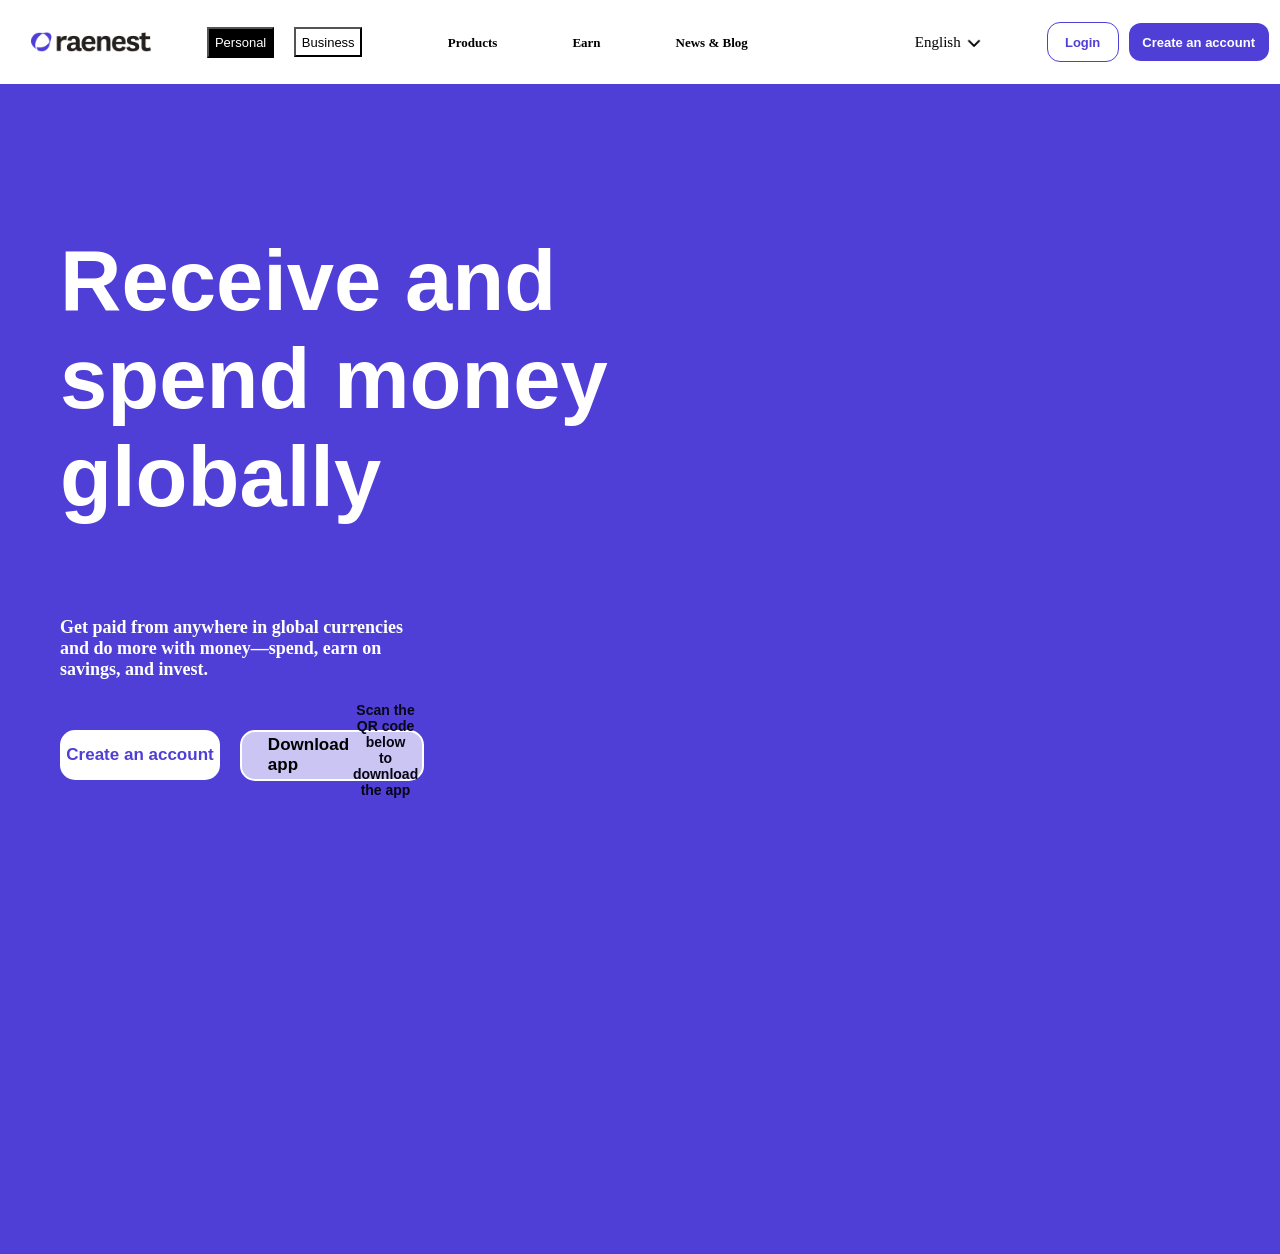
==== raenest.html @ dc2b5cbe "wiwi" ====
<!DOCTYPE html>
<html lang="en">

<head>
   <meta charset="UTF-8">
   <meta name="viewport" content="width=device-width, initial-scale=1.0">
   <title>Document</title>
   <link rel="stylesheet" href="raenest.css">
   <link href="https://cdn.jsdelivr.net/npm/bootstrap@6.0.0-alpha.1/dist/css/bootstrap.min.css" rel="stylesheet"
      integrity="sha384-B/GM4XqrwHnWXNOWMbloTmrYXZg10cakYGmpfsR/bbzQ6JAJI4ihuyADKLnBgrCe" crossorigin="anonymous">
   <script type="module" src="https://cdn.jsdelivr.net/npm/bootstrap@6.0.0-alpha.1/dist/js/bootstrap.bundle.min.js"
      integrity="sha384-1a/pXj49ZQ1aHEmrJ+gMw1otqoVsYwlEnlD8mIfY2TV03r20Y0CN7uqx1tQogjPL"
      crossorigin="anonymous"></script>
      <link rel="preconnect" href="https://fonts.googleapis.com">
<link rel="preconnect" href="https://fonts.gstatic.com" crossorigin>
<link href="https://fonts.googleapis.com/css2?family=Bebas+Neue&family=Reddit+Sans:ital,wght@0,200..900;1,200..900&family=Sansation:ital,wght@0,300;0,400;0,700;1,300;1,400;1,700&display=swap" rel="stylesheet">
</head>

<body>
         
<nav>
<div class="collect">
   <div class="frepe">
<img class="firstima" src="image/raenest.png" alt="" >
<div class="resdiv">
<div class="nav-pills" id="pills-tab" role="tablist" >
<div class="nav-item" role="presentation">
<a class="anc" href="">
<button class="nav-link active" id="pills-home-tab" data-bs-toggle="tab" data-bs-target="#pills-home" type="button" role="tab" aria-controls="pills-home"
aria-selected="true">Personal</button></a></div>
<div class="nav-item" role="presentation">
<a class="anc" href=""> <button class="nav-link" id="pills-profile-tab" data-bs-toggle="tab"
 data-bs-target="#pills-profile" type="button" role="tab" aria-controls="pills-profile"
aria-selected="false">Business</button> </a>
 </div>
 </div>
 </div>
</div>
 <div class="amazin">
 <div class="john-wick">
   <div class="produc">
   <span class="yujiro">Products</span>
   <div class="dropdown">

      <div class="everytin">
 <div class="datin">
           <div class="tina">
         <div class="strez">
            <img src="https://cdn.prod.website-files.com/67d8614570bbea9ea5932686/680ce2bf1e6a785ba85c13cb_Transfer.svg" alt="">
         </div>
         <div>
          <div class="arrange">
            <span class="oper">Send money</span>
          <span class="ropl">Global Money transfer</span>
          </div>
         </div>
      </div>
 </div>

  <div class="datin">
       <div class="tina">
         <div class="strez">
            <img src="https://cdn.prod.website-files.com/67d8614570bbea9ea5932686/68239c0dc29e29453547ee6a_cards.svg" alt="">
         </div>
         <div>
          <div class="arrange">
            <span class="oper">Cards</span>
          <span class="ropl">Virtual and physical cards for you</span>
          </div>
         </div>
      </div>
  </div>

 <div class="datin">
        <div class="tina">
         <div class="strez">
            <img src="https://cdn.prod.website-files.com/67d8614570bbea9ea5932686/680ce2a61e6a785ba85c078c_payment.svg" alt="">
         </div>
         <div>
          <div class="arrange">
            <span class="oper">Recieve Money</span>
          <span class="ropl">Recieve money from over 190 countries</span>
          </div>
         </div>
      </div>
 </div>

 <div class="datin">
        <div class="tina">
         <div class="strez">
            <img src="https://cdn.prod.website-files.com/67d8614570bbea9ea5932686/680ce2953da744757b732669_account.svg" alt="">
         </div>
         <div>
          <div class="arrange">
            <span class="oper">Global Accounts</span>
          <span class="ropl">Multi-currency accounts easily accessible</span>
          </div>
         </div>
      </div>
 </div>

  <div class="datin">
       <div class="tina">
         <div class="strez">
            <img src="https://cdn.prod.website-files.com/67d8614570bbea9ea5932686/680ce2d0e8ed903a584503c4_invoices.svg" alt="">
         </div>
         <div>
          <div class="arrange">
            <span class="oper">Invoices</span>
          <span class="ropl">Smart invoicing for professionals</span>
          </div>
         </div>
      </div>
  </div>

      <div class="datin">
         <div class="tina">
         <div class="strez">
            <img src="https://cdn.prod.website-files.com/67d8614570bbea9ea5932686/695ce6f93717922d4d1199cd_Investment.png" alt="">
         </div>
         <div>
          <div class="arrange">
            <span class="oper">US Stocks</span>
          <span class="ropl">Buy U.S. Stocks on Raenest with ease</span>
          </div>
         </div>
      </div>
      </div>


      <div class="datin">
      <div class="tina">
      <div class="strez">
            <img src="https://cdn.prod.website-files.com/67d8614570bbea9ea5932686/696a46376def75bcf4f008f6_Icon.png" alt="">
         </div>
         <div>
          <div class="arrange">
            <span class="oper">Upwork</span>
          <span class="ropl">Upwork earnings to Raenest
         in under one hour</span>
          </div>
         </div>
      </div>
      </div>

      <div class="datin">
         <div class="tina">
         <div class="strez">
            <img src="https://cdn.prod.website-files.com/67d8614570bbea9ea5932686/696a7dbfd07b3600199ad467_Item.png" alt="" class="fork">
         </div>
         <div>
          <div class="arrange">
            <span class="oper">Stablecoins</span>
          <span class="ropl">Recieve USDC & USDT on Raenest</span>
          </div>
         </div>
      </div>
      </div>

      <div class="line"></div>

<div class="orochi">
    <div class="datin">
     <div class="tina">
         <div class="strez whez">
            <img src="https://cdn.prod.website-files.com/67d8614570bbea9ea5932686/680cdeb440cf5aaab70cf89a_Transfer.svg" alt="">
         </div>
         <div>
          <div class="arrange">
            <span class="oper">Make Payments</span>
          <span class="ropl">Global Money transfer</span>
          </div>
         </div>
      </div>
 </div>

<div class="datin">
         <div class="tina">
         <div class="strez whez">
            <img src="https://cdn.prod.website-files.com/67d8614570bbea9ea5932686/680cde6cfcd2063f0f42a850_card.svg" alt="">
         </div>
         <div>
          <div class="arrange">
            <span class="oper">Cards</span>
          <span class="ropl">Virtual and physical cards for you</span>
          </div>
         </div>
      </div>
</div>

  <div class="datin">
       <div class="tina">
         <div class="strez whez">
            <img src="https://cdn.prod.website-files.com/67d8614570bbea9ea5932686/680cdeccfcd2063f0f42dee3_payment.svg" alt="">
         </div>
         <div>
          <div class="arrange">
            <span class="oper">Recieve Payments</span>
          <span class="ropl">Recieve money from anywhere in the world</span>
          </div>
         </div>
      </div>
  </div>

  <div class="datin">
       <div class="tina">
         <div class="strez whez">
            <img src="https://cdn.prod.website-files.com/67d8614570bbea9ea5932686/680cde85bc4bdc0ef62cf41f_account.svg" alt="">
         </div>
         <div>
          <div class="arrange">
            <span class="oper">Global Accounts</span>
          <span class="ropl">Multi-currency accounts easily accessible</span>
          </div>
         </div>
      </div>
  </div>

   <div class="datin">
         <div class="tina">
         <div class="strez whez">
            <img src="https://cdn.prod.website-files.com/67d8614570bbea9ea5932686/680cdef49f546840cd473b5b_Invoices.svg" alt="">
         </div>
         <div>
          <div class="arrange">
            <span class="oper">Invoices</span>
          <span class="ropl">Smart invoicing for professionals</span>
          </div>
         </div>
      </div>
   </div>
</div>


      
      </div>
   </div>
</div>

 <div>
   <span class="yujiro">Earn</span>
</div>

 <div>
   <span class="yujiro">News & Blog</span>
</div>
</div>

<div class="nawa">
   <img src="https://cdn.prod.website-files.com/67d85bdb392a92fa03e2f524/6a8ad5b610c1d2eadf1f2178_united-kingdom%20(1).png" alt="" class="grateful">
   <span class="yuichiro">English</span>
   <img src="image/blackdrop.png" alt="" class="why">
</div>

<div class="idibo">
    <a class="anchor" href="https://app.raenest.com/">
  <div class="login">
      Login</div>
</a>

<a class="anchor" href="https://app.raenest.com/register">
   <div class="life">Create an account</div>
</a>
</div>
   
</div>
</div>
</nav>







   <!-- This is the start of the hero section -->
   
   <section class="blue">

   <div class="amen">
      <div class="awer">
   <div class="femdiv">
     
   </div>
   <div class="suberu">
   <div class="oliver">  
      <div class="carry">
   <img src="https://cdn.prod.website-files.com/67d85bdb392a92fa03e2f524/67fd3978144edecc8948f7ff_logo%20marquee.svg" alt="" width="1300px">
</div>
<div class="carry"> 
   <img src="https://cdn.prod.website-files.com/67d85bdb392a92fa03e2f524/67fd3978144edecc8948f7ff_logo%20marquee.svg" alt="" width="1300px">
</div>
</div>
</div>
<div class="bolaji">
   <h1 class="recieve">Receive and spend money globally</h1>
</div>
<div class="yoruba">
<p class="getting">Get paid from anywhere in global currencies and do more with money—spend, earn on savings, and invest.</p>
</div>

<div class="programming">
 <a class="anc" href="https://app.raenest.com/register"> 
<div class="create"> 
Create an account
</div>
</a>
<div class="qr-code">
<img src="imgi_172_default.png" alt="" width="40px" style="margin-right: 8px;"> Download app 
<div class="qr-drop"> 
<div class="sub">Scan the QR code below <br> to download the app</div>
<img src="http://www.w3.org/2000/svg" alt="" width="179px" style="margin-left: 10px;">
</div>
</div>
</div>
</div> 
   <img src="https://cdn.prod.website-files.com/67d85bdb392a92fa03e2f524/67fd3b6d48813d28793babef_Hero%20img%20personal.webp" alt="" class="lamino">
</div>

</body>

</html>
---- raenest.css ----
body{
    margin: 0;
    padding: 0;
   
    box-sizing: border-box;

    width: 100%;
    max-width: 100%;
 }
 nav{
    display: flex;
    height: 84px;
    justify-content: center;
    width: 100%;
    position: sticky;
    top: 0;
    z-index: 10;
    background-color: white;
    padding: 0 px 0;
 }
 .collect{
    display: flex;
    align-items: center;
    gap: 80px;
    width: fit-content;    

    z-index: 10;
    background-color: white;
    padding: 0 px 0;
 }
 .kill{
display: flex;
flex-direction: column;
gap: 10px;
 }
.firstima{
width: 120px;
margin-left: 20px;
display: flex;
align-items: center;
}
 

 .anc{
    text-decoration: none;
    color: unset;
    font-weight: 600;
 }
 .grateful{
width: 20px;
 }
 #pills-tab{
  
 }

 .bg-color {
  background-color: #f4f4f9 
}

.nav-pills{
    padding: 0.35rem;
    gap: 20px;
    display: flex;
    align-items: center;
    justify-content: center;
    width: fit-content;
}

.nav-pills .nav-link {
  background-color: transparent ;
  color: #000000;
  font-size: 13px;
  padding: 0.35rem;
}

.nav-pills .nav-link.active {
  background-color: #000000 ;
  color: #ffffff;
  padding: 6px;
}
.john-wick{
    display: flex;
    align-items: center;
    gap: 75px;
    margin: 0 50px 0 0px;
}
.why{
    width: 30px;
    margin: -2px;
    position: relative;
    top: 2px;
}
.frepe{
    display: flex;
    align-items: center;
    justify-content: center;
    gap: 50px;
}
.idibo{
    display: flex;
    align-items: center;
    justify-content: center;
    gap: 10px;
    margin-left: 30px;
}
.yujiro{
font-weight: 600;
font-family: inherit;
font-size: 13px;
}

.yuichiro{
font-weight: 400;
font-family: inherit;
font-size: 15px;
margin-left: 10px; 
}

.nawa{
    display: flex;
    align-items: center;
    justify-content: center;
    margin: 0 30px 0 87px;
}
.login{
   display: flex;
   align-items: center;
   justify-content: center;
   width: 70px;
   height: 38px;
   border: 1px solid #4f3fd7;
   border-radius: 13px;
   color: #4f3fd7;
   font-family: sans-serif;
   font-size: 13px;
   font-weight: 550;
}
@media(max-width: 576px){

}
.life{
display: flex;
align-items: center;
justify-content: center;
width: 140px;
height: 38px;
border-radius: 12px;
color: white;
font-family: sans-serif;
font-size: 13px;
font-weight: 600;
background-color: #4f3fd7;
}
.amazin{
    display: flex;
    align-items: center;
    justify-content: center;
    
}
.produc{
    position: relative;
}
.dropdown{
    background-color: white;
   width: 340px;
   border-top: 1px solid #dadadac4;
   position: absolute;
   border-radius: 15px;
   left: -130px;
   bottom: -550px;
   padding: 10px 10px 40px 10px;
   display: none;
}
.prodc:hover .dropdown{
    display: block;
}
.everytin{
    display: grid;
    grid-template-columns: 1fr;
    
}
.line{
    width: 100%;
    height: 0.5px;
    background-color: #b9b9ffd3;
}
.fork{
    width: 20px;
}
.orochi{
    display: none;
}
.tina{
    display: flex;
    gap: 10px;
    align-items: center;
    width: 100%;
    padding: 5px;
}
.datin {
    border-radius: 60px;
    width: 100%;
    border-radius: 10px;
    height: 60px;
    padding: 2px;
    cursor: pointer;
}
.datin :hover{
    background-color: rgba(219, 218, 218, 0.87) ;
    border-radius: 10px;
    cursor: pointer;
}
.strez{
    background-color: #eeeeeeb6;
    width:35px;
    height: 35px;
    padding: 10px;
    border-radius: 10px;
    display: flex;
    align-items: center;
    justify-content: center;
}
.whez{
    background-color: #191341;
}
.oper{
    font-family: inherit;
    font-size: 13px;
    font-weight: 600;
}
.ropl{
    font-family: inherit;
    font-size: 12px;
    font-weight: 600;
    color: rgb(129, 128, 128);
}

.arrange{
    display: flex;
    flex-direction: column;
    
}

.style{
display: flex;
gap: 10px;
}

.anchor{
    text-decoration: none;
}

.spn1{
color: #000000;
font-family: sans-serif;
font-size: 14px;
}

.imadiv{
    background-color: #ebebf7;
    width: 40px;
    height: 40px;
    display: flex;
    justify-content: center;
    align-items: center;
    border-radius: 10px;
    margin-right: 10px;
}

.btn-solid{
    background: none;
    border: none;
    display: none;
    height: fit-content;
}
.ofdiv{
display: flex;
flex-direction: column;
gap: 6px;
margin-top: 23px;
}
.cdiv{
    background-color: #4F3FD7;
    width: 22px;
    height: 2px;
}
.ddiv{
    background-color: #4F3FD7;
    width: 22px;
    height: 2px;
}
.ediv{
    background-color: #4F3FD7;
    width: 22px;
    height: 2px;
}
@media (max-width: 480px) {
    .john-wick{
        display: none;
    }
    
  
    .firstima{
        width: 12vh;
        margin-left: 40px;
    }
    #pills-tab{
        width: fit-content;
       
         margin-left: 20px;
    }
  #pills-home-tab{
    font-size: 12px;
  }
  #pills-profile-tab{
    font-size: 12px;
  }
  .btn-solid{
    display: block;
  }
  .menu{
    width: 100vw;
    transform-origin: top;
    height: 100vh;
    background-color: white;
    transition-duration: .2s;
    animation: meno .2s;
    overflow-y: scroll;
 }
 @keyframes meno {
    0%{
        transform: scaleY(0);
    }
    100%{
        transform: scaleY(1);
    }
 }
  
  .menus-item{
    color: black;
  }
 
 
}
 @media (min-width: 481px) and (max-width: 1024px)  {
    .john-wick{
        display: none;
    }
    
  
    .firstima{
        width: 12vh;
        margin-left: 40px;
        display: flex;
        align-items: center;
        
    }
    #pills-tab{
        width: fit-content;
        flex-wrap: nowrap;
         margin-left: 20px;
         margin-right: 400px;
    }
  #pills-home-tab{
    font-size: 12px;
  }
  #pills-profile-tab{
    font-size: 12px;
  }
  .btn-solid{
    display: block;
  }
  .menu{
    width: 100vw;
    transform-origin: top;
    height: 100vh;
    background-color: white;
    transition-duration: .2s;
    animation: meno .2s;
    overflow-y: scroll;
   
 }
 @keyframes meno {
    0%{
        transform: scaleY(0);
    }
    100%{
        transform: scaleY(1);
    }
 }
  
  .menus-item{
    color: black;
  }
  }

.blue{
    background-image: url(https://cdn.prod.website-files.com/67d85bdb392a92fa03e2f524/681149da8df0d9921c04e3fc_hero%20bg.svg);
    background-repeat: no-repeat;
    background-size: contain;
    background-color: #4f3fd7;
    height: 130vh;
    width: 100%;
    max-width: 100%;
    box-sizing: border-box;
    background-position: left bottom 80px;
    display: flex;
    overflow-y: hidden;
    overflow-x: hidden;
   
}
.suberu{
    width: 100%;
    overflow: hidden;
    display: flex;
    
}
.oliver{
    display: flex;
    overflow: hidden;
    scrollbar-width: none;
    gap: 10px;
}
.carry{
    animation: moving 17s linear infinite;

}

.amen{
  display: flex;  
  width: 50%;
  padding-left: 60px;
  height: fit-content;
  padding-top: 50px;
}
.developer{
    width: 100%;
}
.weener{
    width: 1540px;
}
.weener-placer{
    width: 30px;
    height: 50px;
}
@keyframes moving {
    0% {
        transform: translateX(0);
    }
    100% {
        transform: translateX(-100%);
    }
}
.femdiv{
     position: absolute;
    right: 0;
    top: 0; 
}


.bolaji{
font-family: sans-serif;
   color: white;
   margin-bottom: 0;
  
   width: 750px;
}
.yoruba{
    width: 370px;
    color: white;

}

.lamino{
    width: 1000px;
    position: relative;
    left: -280px;
    bottom: 60px;

}
.getting{
    font-size: 18px;
    font-weight: 600;
    margin: 0;
}
.programming{
    display: flex;
    gap: 20px;
    width: 400px;
    max-width: 100%;
    margin-top: 30px;
    

}

.recieve{
    margin-top: 20px;
    font-size: 85px;
}
.create{
    width: 160px;
    height: 50px;
    background-color: white;
    border-radius: 15px;
    
    font-family: sans-serif;
    color: #4F3FD7;
    display: flex;
    justify-content: center;
    align-items: center;
    font-size: 17px;
    font-weight: 600;
}
.qr-code{
    width: 180px;
    height: 47px;
    background-color: #cac5f3;
    border-radius: 15px;
    
    font-family: sans-serif;
    color: black;
    display: flex;
    justify-content: center;
    align-items: center;
    font-size: 17px;
    font-weight: 600;
    border: 2px solid white;
    position: relative;
}
.sub{
    font-size: 14px;
    color: #080615;
text-align: center;
margin-top: 10px;
}




@media (max-width: 480px){
    .suberu{
        width: 100vw;
         padding-top: 20px; 
         z-index: 999; 
    }
    .blue{
        height: 100vh;
        overflow-y: hidden;
    }
    .bolaji{
        width: 80vh;
        
    }
    .recieve{
        font-size: 10vw;
    }
    .getting{
        font-size: 4vw;
    }
    .femdiv{
top: 300px;
right: 30px;
    }
    .woman{
        width: 130vw;
        height: 60vh; 
    }
    .create{
        width: 40vw;
        font-size: 4vw
    }
  .qr-div{
    width: 50vw;
    margin-right: 30px;
    margin-left: 7px;
  }
}
@media (min-width: 481px) and (max-width: 1024px) {
     .suberu{
        width: 100vw;
         padding-top: 20px; 
         z-index: 999; 
    }
     .hero-section{
        height: 100vh;
        overflow-y: hidden;
    }
    .bolaji{
        width: 80vh;
        
    }
    .recieve{
        font-size: 7vw;
    }
    .getting{
        font-size: 2vw;
    }
    .femdiv{
top: 410px;
right: 100px;
    }
    .woman{
        width: 100vw;
         
    }
    .net-blur{
        display: none;
    }
    .create{
        width: 20vw;
        
    }
  .qr-div{
    width: 20vw;
    margin-right: 30px;
    margin-left: 7px;
  }
}

.para{
    font-size: 16px;
    font-family: sans-serif;
    color: #080615;
    display: flex;
    justify-self: center;
    margin-top: 30px;
}
.imagdiv{
    display: flex;
    justify-content: center;
    gap: 140px;
   
}
@media (max-width: 480px){
    .para{
        font-size: 3vw;
        text-align: center;
    }
   .imagdiv{
    gap: 20px;
    flex-wrap: wrap;
   }
   .comp-img{
    width: 17dvw;
   }
}

@media (min-width: 481px) and (max-width: 1024px){
.para{
font-size: 2vw;
}
 .imagdiv{
    gap: 60px;
    flex-wrap: wrap;
   }

.comp-img{
    width: 8dvw;
}
}
.test-div{
    width: fit-content;
    margin: auto;
    color: RGB(36, 32, 30);
    margin-top: 140px;
}
.poih{
    font-size: 48px; 
    font-family: sans-serif;
    text-align: center;
    font-weight: 600;
}
.poi{
    font-size: 28px;
    font-family: sans-serif;
    text-align: center;
    font-weight: 600;
}
.awer{
    width: 650px;
    display: flex;
    flex-direction: column;
    gap: 20px;
    padding: 40px 0 40px 0;
}
companies{
    width: 100%;
    max-width: 100%;
}
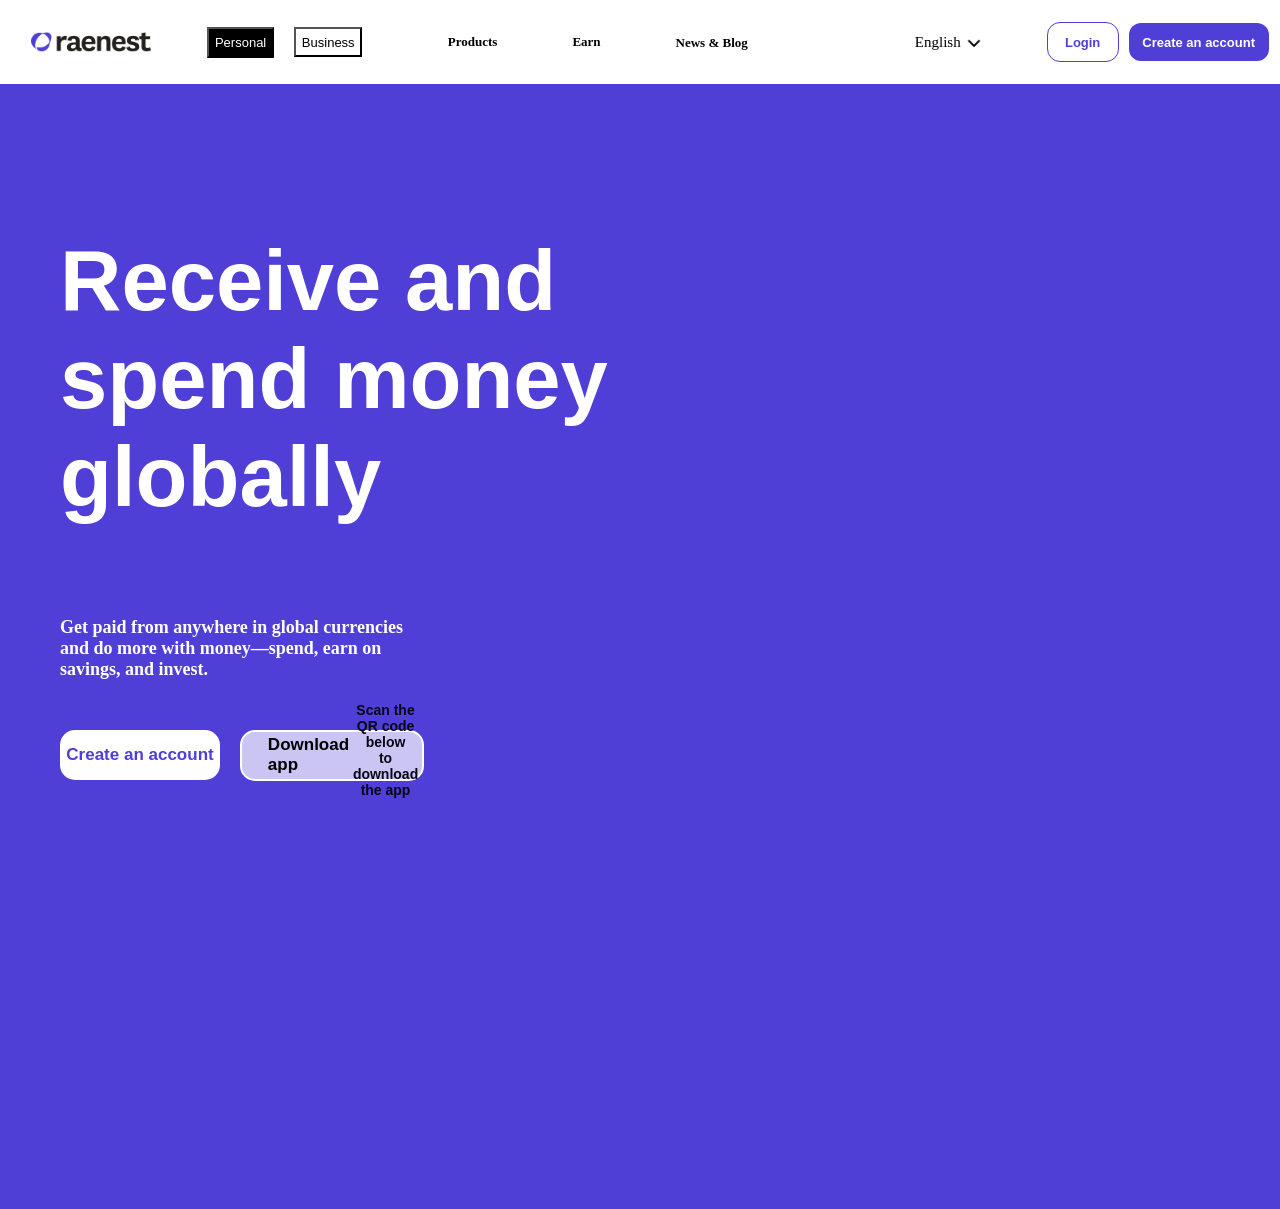
==== commit 796d12b9: "fair" ====
--- a/raenest.html
+++ b/raenest.html
@@ -4,7 +4,7 @@
 <head>
    <meta charset="UTF-8">
    <meta name="viewport" content="width=device-width, initial-scale=1.0">
-   <title>Document</title>
+   <title>Raenest</title>
    <link rel="stylesheet" href="raenest.css">
    <link href="https://cdn.jsdelivr.net/npm/bootstrap@6.0.0-alpha.1/dist/css/bootstrap.min.css" rel="stylesheet"
       integrity="sha384-B/GM4XqrwHnWXNOWMbloTmrYXZg10cakYGmpfsR/bbzQ6JAJI4ihuyADKLnBgrCe" crossorigin="anonymous">
@@ -38,9 +38,11 @@
 </div>
  <div class="amazin">
  <div class="john-wick">
-   <div class="produc">
-   <span class="yujiro">Products</span>
-   <div class="dropdown">
+
+<div class="produc">
+<span class="yujiro">Products</span>
+
+<div class="dropdown">
 
       <div class="everytin">
  <div class="datin">
@@ -232,18 +234,66 @@
 </div>
 
 
-      
-      </div>
+</div>
    </div>
 </div>
 
- <div>
+ <div class="aar">
    <span class="yujiro">Earn</span>
+   <div class="comedown">
+
+   <div class="everytin">
+<div class="datin">
+       <div class="tina">
+         <div class="strez">
+            <img src="https://cdn.prod.website-files.com/67d8614570bbea9ea5932686/680ce36fd81697df3fcadbd6_Referrals.svg" alt="">
+         </div>
+         <div>
+          <div class="arrange">
+            <span class="oper">Referral</span>
+          <span class="ropl">Share Ranest and Earn</span>
+          </div>
+         </div>
+      </div>
+  </div>
+
+  <div class="datin">
+       <div class="tina">
+         <div class="strez">
+            <img src="https://cdn.prod.website-files.com/67d8614570bbea9ea5932686/680ce2ec27b16308a5434836_Creator%20Club.svg" alt="">
+         </div>
+         <div>
+          <div class="arrange">
+            <span class="oper">Creator Club</span>
+          <span class="ropl">Get paid to promote Raenest</span>
+          </div>
+         </div>
+      </div>
+  </div>
+
+  <div class="datin">
+       <div class="tina">
+         <div class="strez">
+            <img src="https://cdn.prod.website-files.com/67d8614570bbea9ea5932686/680ce343d4a3798fc70686c3_Rewards.svg" alt="">
+         </div>
+         <div>
+          <div class="arrange">
+            <span class="oper">Rewards</span>
+          <span class="ropl">Earn while you spend</span>
+          </div>
+         </div>
+      </div>
+  </div>
+</div>
+
+<div class="line"></div>
+</div>
 </div>
 
  <div>
    <span class="yujiro">News & Blog</span>
 </div>
+
 </div>
 
 <div class="nawa">
--- a/raenest.css
+++ b/raenest.css
@@ -14,7 +14,7 @@
     width: 100%;
     position: sticky;
     top: 0;
-    z-index: 10;
+    z-index: 999;
     background-color: white;
     padding: 0 px 0;
  }
@@ -158,20 +158,37 @@
     
 }
 .produc{
+    cursor: pointer;
     position: relative;
+    height: 80px;
+    display: flex;
+    align-items: center;
 }
 .dropdown{
     background-color: white;
    width: 340px;
-   border-top: 1px solid #dadadac4;
+   border: 0.1px solid #dadadac4;
    position: absolute;
    border-radius: 15px;
    left: -130px;
-   bottom: -550px;
+   bottom: -520px;
    padding: 10px 10px 40px 10px;
    display: none;
-}
-.prodc:hover .dropdown{
+   border-top: 1px solid #dadadac4;
+}
+.comedown{
+    background-color: white;
+   width: 340px;
+   border: 0.1px solid #dadadac4;
+   position: absolute;
+   border-radius: 15px;
+   padding: 10px 10px 40px 10px;
+   left: -140px;
+   bottom: -220px;
+   border-top: 1px solid #dadadac4;
+   display: none;
+}
+.produc:hover .dropdown{
     display: block;
 }
 .everytin{
@@ -399,7 +416,7 @@
     background-repeat: no-repeat;
     background-size: contain;
     background-color: #4f3fd7;
-    height: 130vh;
+    height: 125vh;
     width: 100%;
     max-width: 100%;
     box-sizing: border-box;
@@ -425,7 +442,17 @@
     animation: moving 17s linear infinite;
 
 }
-
+.aar{
+    position: relative;
+    cursor: pointer;
+    width: fit-content;
+    height: 80px;
+    align-items: center;
+    display: flex;
+}
+.aar:hover .comedown{
+    display: block;
+}
 .amen{
   display: flex;  
   width: 50%;
